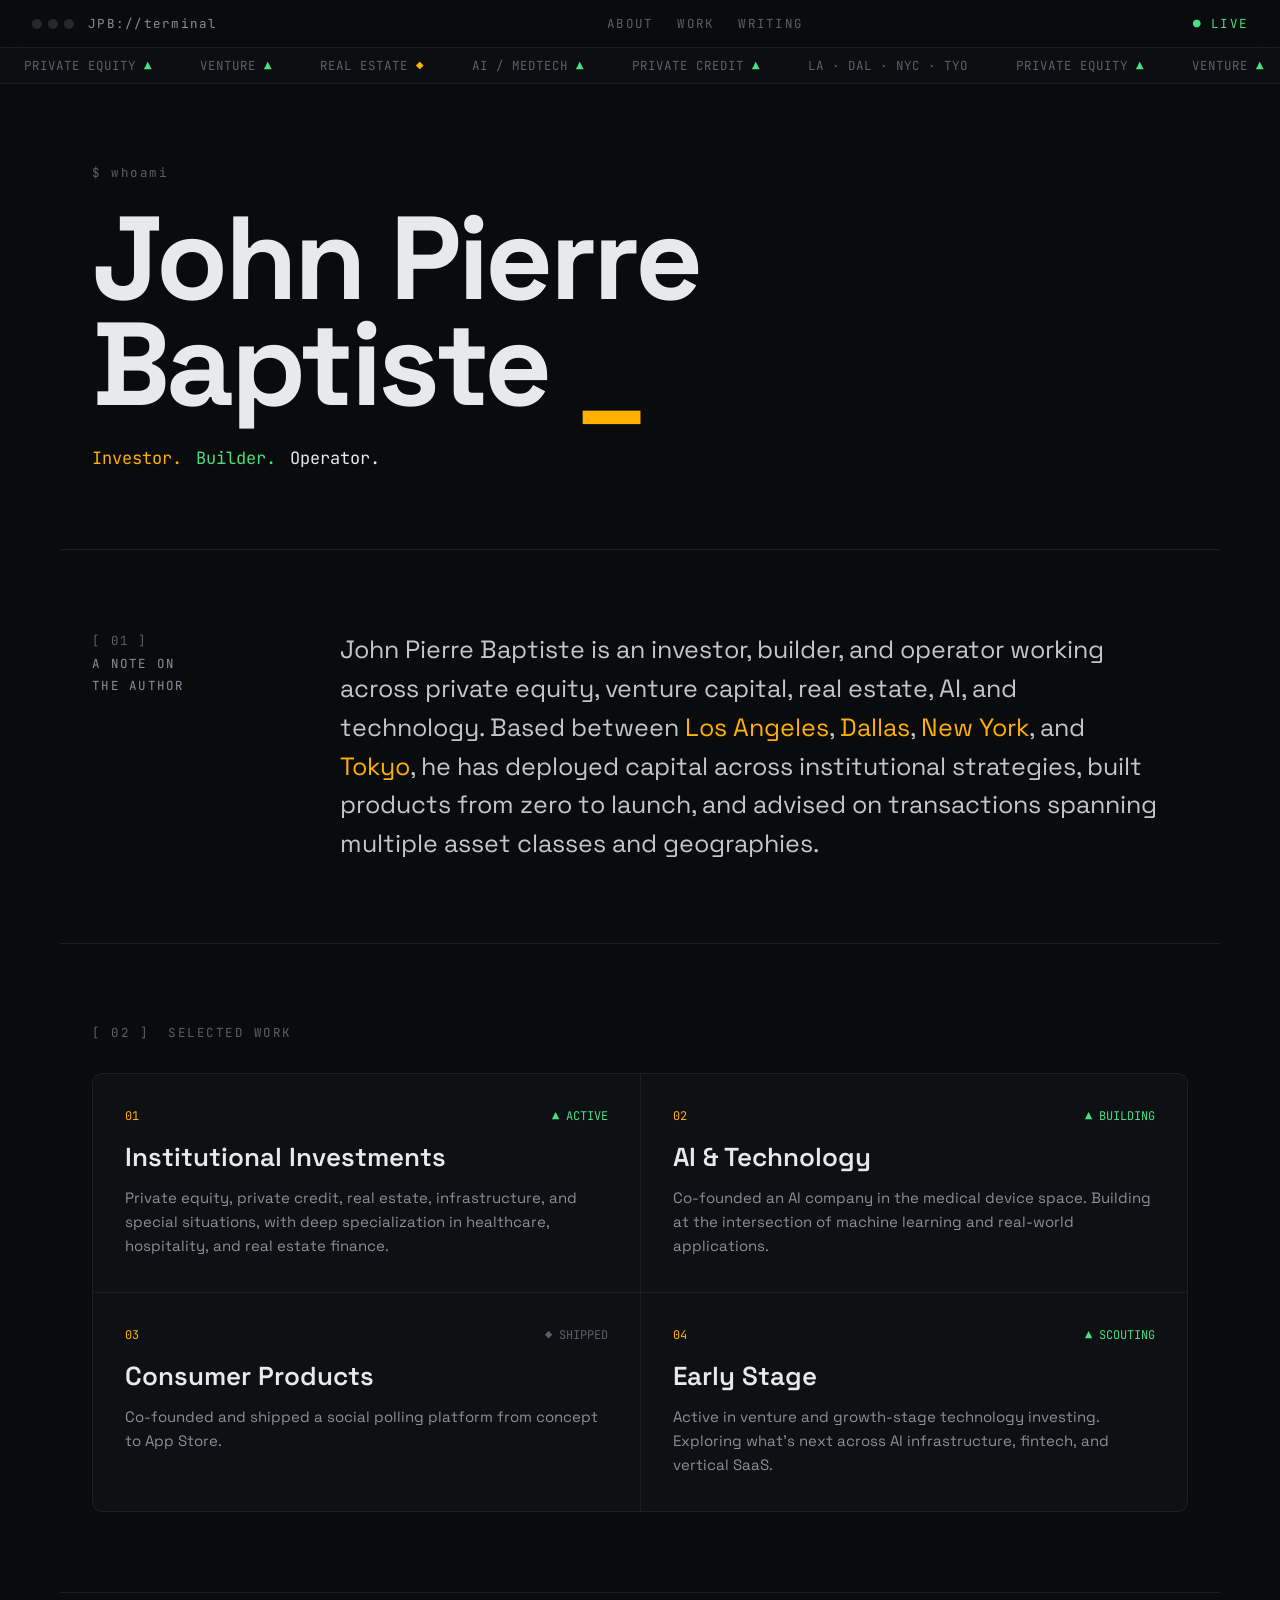
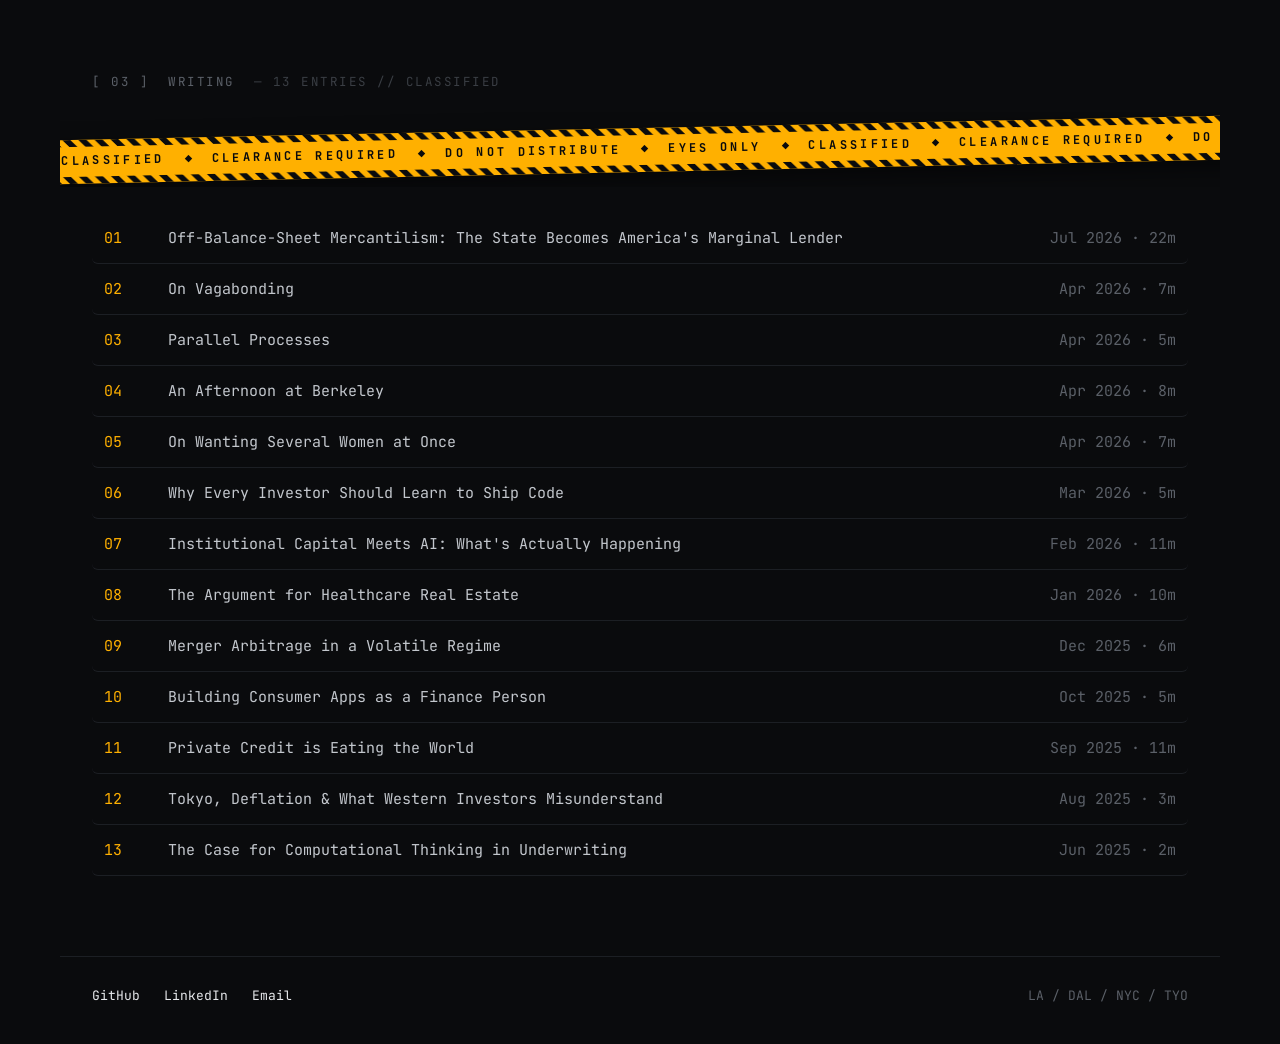
==== index.html @ 51562ff2 "classify every essay behind a clearance code Animated caution tape on every post and across the home" ====
<!DOCTYPE html>
<html lang="en">
<head>
<meta charset="UTF-8">
<meta name="viewport" content="width=device-width, initial-scale=1.0">
<title>John Pierre Baptiste — Investor. Builder. Operator.</title>
<meta name="description" content="John Pierre Baptiste — Investor, Builder, Operator. Essays and field notes across finance, AI, and technology.">
<meta name="theme-color" content="#0a0b0d">
<link rel="preconnect" href="https://fonts.googleapis.com">
<link rel="preconnect" href="https://fonts.gstatic.com" crossorigin>
<link href="https://fonts.googleapis.com/css2?family=Space+Grotesk:wght@400;500;600;700&family=JetBrains+Mono:wght@400;500;700&display=swap" rel="stylesheet">
<link rel="icon" href="data:image/svg+xml,<svg xmlns='http://www.w3.org/2000/svg' viewBox='0 0 100 100'><text y='.9em' font-size='90' fill='%23ffb000'>&#10070;</text></svg>">
<link rel="stylesheet" href="classified.css">
<style>
  :root {
    --bg: #0a0b0d;
    --panel: #0e1013;
    --line: #1c1f24;
    --text: #e7e9ec;
    --muted: #8a9098;
    --dim: #5b6068;
    --amber: #ffb000;
    --green: #4ade80;
    --mono: 'JetBrains Mono', ui-monospace, monospace;
    --sans: 'Space Grotesk', system-ui, sans-serif;
  }
  * { box-sizing: border-box; }
  html { scroll-behavior: smooth; }
  body {
    margin: 0;
    background: var(--bg);
    color: var(--text);
    font-family: var(--sans);
    -webkit-font-smoothing: antialiased;
    text-rendering: optimizeLegibility;
  }
  a { color: inherit; text-decoration: none; }
  .wrap { max-width: 1160px; margin: 0 auto; }

  /* keyframes */
  @keyframes blink { 0%,49% { opacity: 1; } 50%,100% { opacity: 0; } }
  @keyframes ticker { 0% { transform: translateX(0); } 100% { transform: translateX(-50%); } }

  /* top bar */
  .topbar {
    position: sticky; top: 0; z-index: 20;
    display: flex; align-items: center; justify-content: space-between;
    padding: 15px 32px;
    border-bottom: 1px solid var(--line);
    background: rgba(10,11,13,0.82);
    backdrop-filter: blur(10px);
    font-family: var(--mono); font-size: 12.5px; letter-spacing: 0.1em; color: var(--dim);
  }
  .topbar .brand { display: flex; align-items: center; gap: 14px; }
  .dots { display: flex; gap: 6px; }
  .dots i { width: 10px; height: 10px; border-radius: 50%; background: #25282e; display: block; }
  .topbar .path { color: var(--muted); }
  .nav { display: flex; gap: 24px; }
  .nav a { transition: color .15s; }
  .nav a:hover { color: var(--amber); }
  .live { color: var(--green); }

  /* ticker */
  .ticker-mask { overflow: hidden; border-bottom: 1px solid var(--line); background: #0c0e11; }
  .ticker { display: flex; width: max-content; animation: ticker 30s linear infinite; font-family: var(--mono); font-size: 12.5px; padding: 9px 0; color: var(--dim); }
  .ticker span { padding: 0 24px; white-space: nowrap; }
  .up { color: var(--green); } .flat { color: var(--amber); }

  /* section chrome */
  section { border-bottom: 1px solid var(--line); padding: clamp(48px, 7vw, 80px) 32px; }
  .kicker { font-family: var(--mono); font-size: 12.5px; letter-spacing: 0.12em; color: var(--dim); }

  /* hero */
  .hero .prompt { margin-bottom: 24px; }
  .hero h1 { margin: 0; font-weight: 700; font-size: clamp(52px, 11vw, 118px); line-height: 0.9; letter-spacing: -0.03em; }
  .caret { color: var(--amber); display: inline-block; animation: blink 1.1s step-end infinite; }
  .roles { display: flex; flex-wrap: wrap; gap: 14px; margin-top: 30px; font-family: var(--mono); font-size: clamp(14px,2.4vw,17px); }
  .roles .r1 { color: var(--amber); } .roles .r2 { color: var(--green); }

  /* about */
  .about-grid { display: grid; grid-template-columns: 200px 1fr; gap: 48px; }
  .about-grid .label { font-family: var(--mono); font-size: 12.5px; letter-spacing: 0.1em; color: var(--dim); line-height: 1.8; }
  .about-grid .label b { color: var(--muted); font-weight: 400; }
  .about-grid p { margin: 0; font-size: clamp(20px, 2.6vw, 25px); line-height: 1.55; color: #c3c7cd; max-width: 820px; }
  .about-grid p mark { background: none; color: var(--amber); }

  /* work */
  .work-grid { display: grid; grid-template-columns: 1fr 1fr; gap: 1px; background: var(--line); border: 1px solid var(--line); border-radius: 10px; overflow: hidden; margin-top: 32px; }
  .card { background: var(--panel); padding: 34px 32px; transition: background .2s; }
  .card:hover { background: #14171c; }
  .card .card-top { display: flex; justify-content: space-between; align-items: center; margin-bottom: 16px; font-family: var(--mono); font-size: 12px; }
  .card .num { color: var(--amber); }
  .card .stat { color: var(--green); } .card .stat.done { color: var(--dim); }
  .card h3 { margin: 0 0 12px; font-size: clamp(21px,2.6vw,26px); font-weight: 600; }
  .card p { margin: 0; color: var(--muted); font-size: 15px; line-height: 1.6; }

  /* writing */
  .toc { font-family: var(--mono); font-size: 15px; margin-top: 26px; }
  .toc a { display: grid; grid-template-columns: 44px 1fr auto; gap: 20px; padding: 15px 12px; border-bottom: 1px solid var(--line); color: #c3c7cd; align-items: center; border-radius: 6px; transition: background .15s, color .15s; }
  .toc a:hover { background: var(--panel); color: var(--text); }
  .toc a:hover .idx { color: var(--green); }
  .toc .idx { color: var(--amber); }
  .toc .meta { color: var(--dim); text-align: right; white-space: nowrap; }

  /* footer */
  footer { display: flex; justify-content: space-between; align-items: center; gap: 20px; flex-wrap: wrap; padding: 30px 32px 40px; font-family: var(--mono); font-size: 13px; color: var(--dim); }
  footer .links { display: flex; gap: 24px; }
  footer .links a { color: var(--text); transition: color .15s; }
  footer .links a:hover { color: var(--amber); }

  @media (max-width: 720px) {
    .topbar { padding: 13px 18px; }
    .topbar .path, .nav { display: none; }
    section { padding: 44px 18px; }
    .about-grid { grid-template-columns: 1fr; gap: 20px; }
    .work-grid { grid-template-columns: 1fr; }
    footer { padding: 26px 18px 36px; }
    .toc a { grid-template-columns: 34px 1fr; }
    .toc .meta { display: none; }
  }
</style>
</head>
<body>

  <header class="topbar">
    <div class="brand">
      <span class="dots"><i></i><i></i><i></i></span>
      <span class="path">JPB://terminal</span>
    </div>
    <nav class="nav">
      <a href="#about">ABOUT</a>
      <a href="#work">WORK</a>
      <a href="#writing">WRITING</a>
    </nav>
    <span class="live">● LIVE</span>
  </header>

  <div class="ticker-mask">
    <div class="ticker">
      <span>PRIVATE EQUITY <b class="up">▲</b></span><span>VENTURE <b class="up">▲</b></span><span>REAL ESTATE <b class="flat">◆</b></span><span>AI / MEDTECH <b class="up">▲</b></span><span>PRIVATE CREDIT <b class="up">▲</b></span><span>LA · DAL · NYC · TYO</span>
      <span>PRIVATE EQUITY <b class="up">▲</b></span><span>VENTURE <b class="up">▲</b></span><span>REAL ESTATE <b class="flat">◆</b></span><span>AI / MEDTECH <b class="up">▲</b></span><span>PRIVATE CREDIT <b class="up">▲</b></span><span>LA · DAL · NYC · TYO</span>
    </div>
  </div>

  <main class="wrap">

    <section class="hero">
      <div class="kicker prompt">$ whoami</div>
      <h1>John Pierre<br>Baptiste<span class="caret">&nbsp;_</span></h1>
      <div class="roles"><span class="r1">Investor.</span><span class="r2">Builder.</span><span>Operator.</span></div>
    </section>

    <section id="about">
      <div class="about-grid">
        <div class="label">[ 01 ]<br><b>A NOTE ON<br>THE AUTHOR</b></div>
        <p>John Pierre Baptiste is an investor, builder, and operator working across private equity, venture capital, real estate, AI, and technology. Based between <mark>Los Angeles</mark>, <mark>Dallas</mark>, <mark>New York</mark>, and <mark>Tokyo</mark>, he has deployed capital across institutional strategies, built products from zero to launch, and advised on transactions spanning multiple asset classes and geographies.</p>
      </div>
    </section>

    <section id="work">
      <div class="kicker">[ 02 ] &nbsp;SELECTED WORK</div>
      <div class="work-grid">
        <article class="card">
          <div class="card-top"><span class="num">01</span><span class="stat">▲ ACTIVE</span></div>
          <h3>Institutional Investments</h3>
          <p>Private equity, private credit, real estate, infrastructure, and special situations, with deep specialization in healthcare, hospitality, and real estate finance.</p>
        </article>
        <article class="card">
          <div class="card-top"><span class="num">02</span><span class="stat">▲ BUILDING</span></div>
          <h3>AI &amp; Technology</h3>
          <p>Co-founded an AI company in the medical device space. Building at the intersection of machine learning and real-world applications.</p>
        </article>
        <article class="card">
          <div class="card-top"><span class="num">03</span><span class="stat done">◆ SHIPPED</span></div>
          <h3>Consumer Products</h3>
          <p>Co-founded and shipped a social polling platform from concept to App Store.</p>
        </article>
        <article class="card">
          <div class="card-top"><span class="num">04</span><span class="stat">▲ SCOUTING</span></div>
          <h3>Early Stage</h3>
          <p>Active in venture and growth-stage technology investing. Exploring what's next across AI infrastructure, fintech, and vertical SaaS.</p>
        </article>
      </div>
    </section>

    <section id="writing">
      <div class="kicker">[ 03 ] &nbsp;WRITING &nbsp;<span style="color:#3a3e44;">— 13 ENTRIES // CLASSIFIED</span></div>
      <div class="tape-wrap tape-section" role="img" aria-label="Classified archive"><div class="tape" aria-hidden="true"><div class="tape-track"><span>Classified</span><span>Clearance required</span><span>Do not distribute</span><span>Eyes only</span><span>Classified</span><span>Clearance required</span><span>Do not distribute</span><span>Eyes only</span><span>Classified</span><span>Clearance required</span><span>Do not distribute</span><span>Eyes only</span><span>Classified</span><span>Clearance required</span><span>Do not distribute</span><span>Eyes only</span><span>Classified</span><span>Clearance required</span><span>Do not distribute</span><span>Eyes only</span><span>Classified</span><span>Clearance required</span><span>Do not distribute</span><span>Eyes only</span><span>Classified</span><span>Clearance required</span><span>Do not distribute</span><span>Eyes only</span><span>Classified</span><span>Clearance required</span><span>Do not distribute</span><span>Eyes only</span></div></div></div>
      <nav class="toc">
        <a href="posts/off-balance-sheet-mercantilism.html"><span class="idx">01</span><span>Off-Balance-Sheet Mercantilism: The State Becomes America's Marginal Lender</span><span class="meta">Jul 2026 · 22m</span></a>
        <a href="posts/vagabonding.html"><span class="idx">02</span><span>On Vagabonding</span><span class="meta">Apr 2026 · 7m</span></a>
        <a href="posts/parallel-processes.html"><span class="idx">03</span><span>Parallel Processes</span><span class="meta">Apr 2026 · 5m</span></a>
        <a href="posts/afternoon-berkeley.html"><span class="idx">04</span><span>An Afternoon at Berkeley</span><span class="meta">Apr 2026 · 8m</span></a>
        <a href="posts/several-women.html"><span class="idx">05</span><span>On Wanting Several Women at Once</span><span class="meta">Apr 2026 · 7m</span></a>
        <a href="posts/ship-code.html"><span class="idx">06</span><span>Why Every Investor Should Learn to Ship Code</span><span class="meta">Mar 2026 · 5m</span></a>
        <a href="posts/institutional-capital-ai.html"><span class="idx">07</span><span>Institutional Capital Meets AI: What's Actually Happening</span><span class="meta">Feb 2026 · 11m</span></a>
        <a href="posts/healthcare-real-estate.html"><span class="idx">08</span><span>The Argument for Healthcare Real Estate</span><span class="meta">Jan 2026 · 10m</span></a>
        <a href="posts/merger-arbitrage.html"><span class="idx">09</span><span>Merger Arbitrage in a Volatile Regime</span><span class="meta">Dec 2025 · 6m</span></a>
        <a href="posts/consumer-apps-finance.html"><span class="idx">10</span><span>Building Consumer Apps as a Finance Person</span><span class="meta">Oct 2025 · 5m</span></a>
        <a href="posts/private-credit.html"><span class="idx">11</span><span>Private Credit is Eating the World</span><span class="meta">Sep 2025 · 11m</span></a>
        <a href="posts/tokyo-japan.html"><span class="idx">12</span><span>Tokyo, Deflation &amp; What Western Investors Misunderstand</span><span class="meta">Aug 2025 · 3m</span></a>
        <a href="posts/computational-real-estate.html"><span class="idx">13</span><span>The Case for Computational Thinking in Underwriting</span><span class="meta">Jun 2025 · 2m</span></a>
      </nav>
    </section>

  </main>

  <footer class="wrap">
    <div class="links">
      <a href="https://github.com/JohnPierreBaptiste">GitHub</a>
      <a href="https://linkedin.com/in/JohnPierreBaptiste">LinkedIn</a>
      <a href="mailto:john@johnpierrebaptiste.com">Email</a>
    </div>
    <div>LA / DAL / NYC / TYO</div>
  </footer>

</body>
</html>
---- classified.css ----
/* ============================================================
   Classified: caution tape and the clearance dossier.
   Shared by the homepage and every essay page; relies on the
   --amber / --panel / --mono tokens both pages define.
   ============================================================ */

/* ------------------------------------------------------------
   Caution tape
   ------------------------------------------------------------ */

.tape-wrap {
  position: relative;
  overflow: hidden;
  padding: 16px 0;
  pointer-events: none;
}

.tape {
  position: relative;
  overflow: hidden;
  margin: 0 -4%;
  padding: 14px 0;
  transform: rotate(-1.2deg);
  background: var(--amber);
  color: #0a0b0d;
  box-shadow: 0 8px 22px rgba(0, 0, 0, 0.5);
}

/* Hazard stripes along both edges, crawling sideways */
.tape::before,
.tape::after {
  content: '';
  position: absolute;
  left: 0;
  right: 0;
  height: 7px;
  background-image: linear-gradient(45deg, #0a0b0d 25%, transparent 25%, transparent 50%, #0a0b0d 50%, #0a0b0d 75%, transparent 75%, transparent);
  background-size: 16px 16px;
  animation: tape-stripes 0.9s linear infinite;
}

.tape::before { top: 0; }
.tape::after { bottom: 0; }

.tape-track {
  display: flex;
  width: max-content;
  font-family: var(--mono);
  font-size: 12px;
  font-weight: 700;
  line-height: 1.3;
  letter-spacing: 0.28em;
  text-transform: uppercase;
  animation: tape-scroll 48s linear infinite;
}

.tape-track span {
  white-space: nowrap;
}

.tape-track span::before {
  content: '\25C6';
  margin: 0 20px;
  letter-spacing: 0;
}

@keyframes tape-scroll { to { transform: translateX(-50%); } }
@keyframes tape-stripes { to { background-position: 16px 0; } }

/* Homepage: the tape runs edge to edge across the writing section */
.tape-wrap.tape-section {
  margin: 22px -32px 4px;
}

/* ------------------------------------------------------------
   Dossier: the locked state of an essay
   ------------------------------------------------------------ */

.dossier {
  position: relative;
  overflow: hidden;
  margin: 0.4rem 0 2rem;
  background: var(--panel);
  border: 1px solid var(--line);
  border-radius: 10px;
  transition: opacity 0.35s ease 0.3s;
}

/* A redacted page with two strips of tape across it */
.dossier-sheet {
  position: relative;
  display: grid;
  gap: 14px;
  padding: 2.4rem 1.6rem 2.6rem;
  border-bottom: 1px solid var(--line);
}

.dossier-sheet i {
  display: block;
  height: 12px;
  border-radius: 2px;
  background: #1a1d22;
}

.dossier-sheet i:nth-child(1) { width: 94%; }
.dossier-sheet i:nth-child(2) { width: 81%; }
.dossier-sheet i:nth-child(3) { width: 88%; }
.dossier-sheet i:nth-child(4) { width: 62%; }
.dossier-sheet i:nth-child(5) { width: 90%; }
.dossier-sheet i:nth-child(6) { width: 76%; }
.dossier-sheet i:nth-child(7) { width: 41%; }

.dossier .tape {
  position: absolute;
  top: calc(50% - 22px);
  left: -12%;
  right: -12%;
  margin: 0;
  transition: transform 0.55s cubic-bezier(0.6, 0, 0.4, 1), opacity 0.55s ease;
}

.dossier .tape-x1 { transform: rotate(-9deg); }
.dossier .tape-x2 { transform: rotate(8deg); }
.dossier .tape-x2 .tape-track { animation-direction: reverse; }

.dossier-inner {
  padding: 1.7rem 1.6rem 1.8rem;
}

.post-body .dossier-stamp {
  display: inline-block;
  margin: 0 0 1.1rem;
  padding: 0.3rem 0.65rem;
  border: 2px solid var(--amber);
  border-radius: 3px;
  transform: rotate(-3deg);
  font-family: var(--mono);
  font-size: 0.72rem;
  font-weight: 700;
  letter-spacing: 0.3em;
  text-transform: uppercase;
  color: var(--amber);
}

/* Undo the essay h2 treatment (rule above, wide margins) */
.post-body .dossier-title {
  margin: 0 0 0.45rem;
  font-family: var(--sans);
  font-size: 1.5rem;
  font-weight: 700;
  letter-spacing: -0.01em;
  color: var(--text);
}

.post-body .dossier-title::before {
  display: none;
}

.post-body .dossier-copy {
  margin: 0 0 1.4rem;
  font-size: 1rem;
  line-height: 1.6;
  color: var(--muted);
}

.dossier-label {
  display: block;
  margin-bottom: 0.5rem;
  font-family: var(--mono);
  font-size: 0.7rem;
  letter-spacing: 0.18em;
  text-transform: uppercase;
  color: var(--dim);
}

.dossier-row {
  display: flex;
  align-items: center;
  gap: 0.6rem;
  padding: 0.35rem 0.35rem 0.35rem 0.9rem;
  background: var(--bg);
  border: 1px solid var(--line);
  border-radius: 8px;
  transition: border-color 0.15s ease;
}

.dossier-row:focus-within {
  border-color: var(--amber);
}

.dossier-prompt {
  font-family: var(--mono);
  color: var(--amber);
}

.dossier-row input {
  flex: 1;
  min-width: 0;
  padding: 0.55rem 0;
  background: transparent;
  border: 0;
  outline: 0;
  color: var(--text);
  font-family: var(--mono);
  font-size: 1rem;
  letter-spacing: 0.2em;
}

.dossier-row button {
  padding: 0.72rem 1.05rem;
  background: var(--amber);
  border: 0;
  border-radius: 6px;
  color: #0a0b0d;
  font-family: var(--mono);
  font-size: 0.75rem;
  font-weight: 700;
  letter-spacing: 0.16em;
  text-transform: uppercase;
  cursor: pointer;
  transition: filter 0.15s ease;
}

.dossier-row button:hover { filter: brightness(1.12); }
.dossier-row button:disabled { opacity: 0.6; cursor: progress; }
.dossier-row button:focus-visible { outline: 2px solid var(--text); outline-offset: 2px; }

.post-body .dossier-status {
  min-height: 1.4em;
  margin: 0.8rem 0 0;
  font-family: var(--mono);
  font-size: 0.78rem;
  letter-spacing: 0.08em;
  color: var(--muted);
}

.dossier.denied .dossier-status { color: var(--amber); }
.dossier.granted .dossier-status { color: var(--green); }

.dossier.denied .dossier-row {
  border-color: var(--amber);
  animation: dossier-shake 0.4s ease;
}

@keyframes dossier-shake {
  20%, 60% { transform: translateX(-6px); }
  40%, 80% { transform: translateX(6px); }
}

/* Access granted: the tape tears away, the dossier fades */
.dossier.unsealing .tape-x1 { transform: translateX(-130%) rotate(-9deg); opacity: 0; }
.dossier.unsealing .tape-x2 { transform: translateX(130%) rotate(8deg); opacity: 0; }
.dossier.unsealing { opacity: 0; }

/* Returning reader: hide the form while the saved code is checked */
.dossier.checking .dossier-form { visibility: hidden; }

/* Redacted subtitle while locked */
.post-subtitle.redacted {
  display: grid;
  gap: 10px;
  margin-top: 1.4rem;
}

.post-subtitle.redacted::before,
.post-subtitle.redacted::after {
  content: '';
  display: block;
  height: 14px;
  border-radius: 2px;
  background: #1a1d22;
}

.post-subtitle.redacted::before { width: 88%; }
.post-subtitle.redacted::after { width: 52%; }

.post-body.declassified {
  animation: declassify 0.5s ease-out both;
}

@keyframes declassify {
  from { opacity: 0; transform: translateY(8px); }
  to { opacity: 1; transform: none; }
}

/* ------------------------------------------------------------
   Smaller screens and reduced motion
   ------------------------------------------------------------ */

@media (max-width: 720px) {
  .tape { padding: 12px 0; }
  .tape-track { font-size: 11px; letter-spacing: 0.22em; }
  .tape-wrap.tape-section { margin: 18px -18px 4px; }
  .dossier-sheet { padding: 2rem 1.2rem 2.2rem; }
  .dossier-inner { padding: 1.5rem 1.2rem 1.6rem; }
}

@media (prefers-reduced-motion: reduce) {
  .tape-track,
  .tape::before,
  .tape::after,
  .dossier.denied .dossier-row,
  .post-body.declassified {
    animation: none;
  }

  .dossier,
  .dossier .tape {
    transition: none;
  }
}
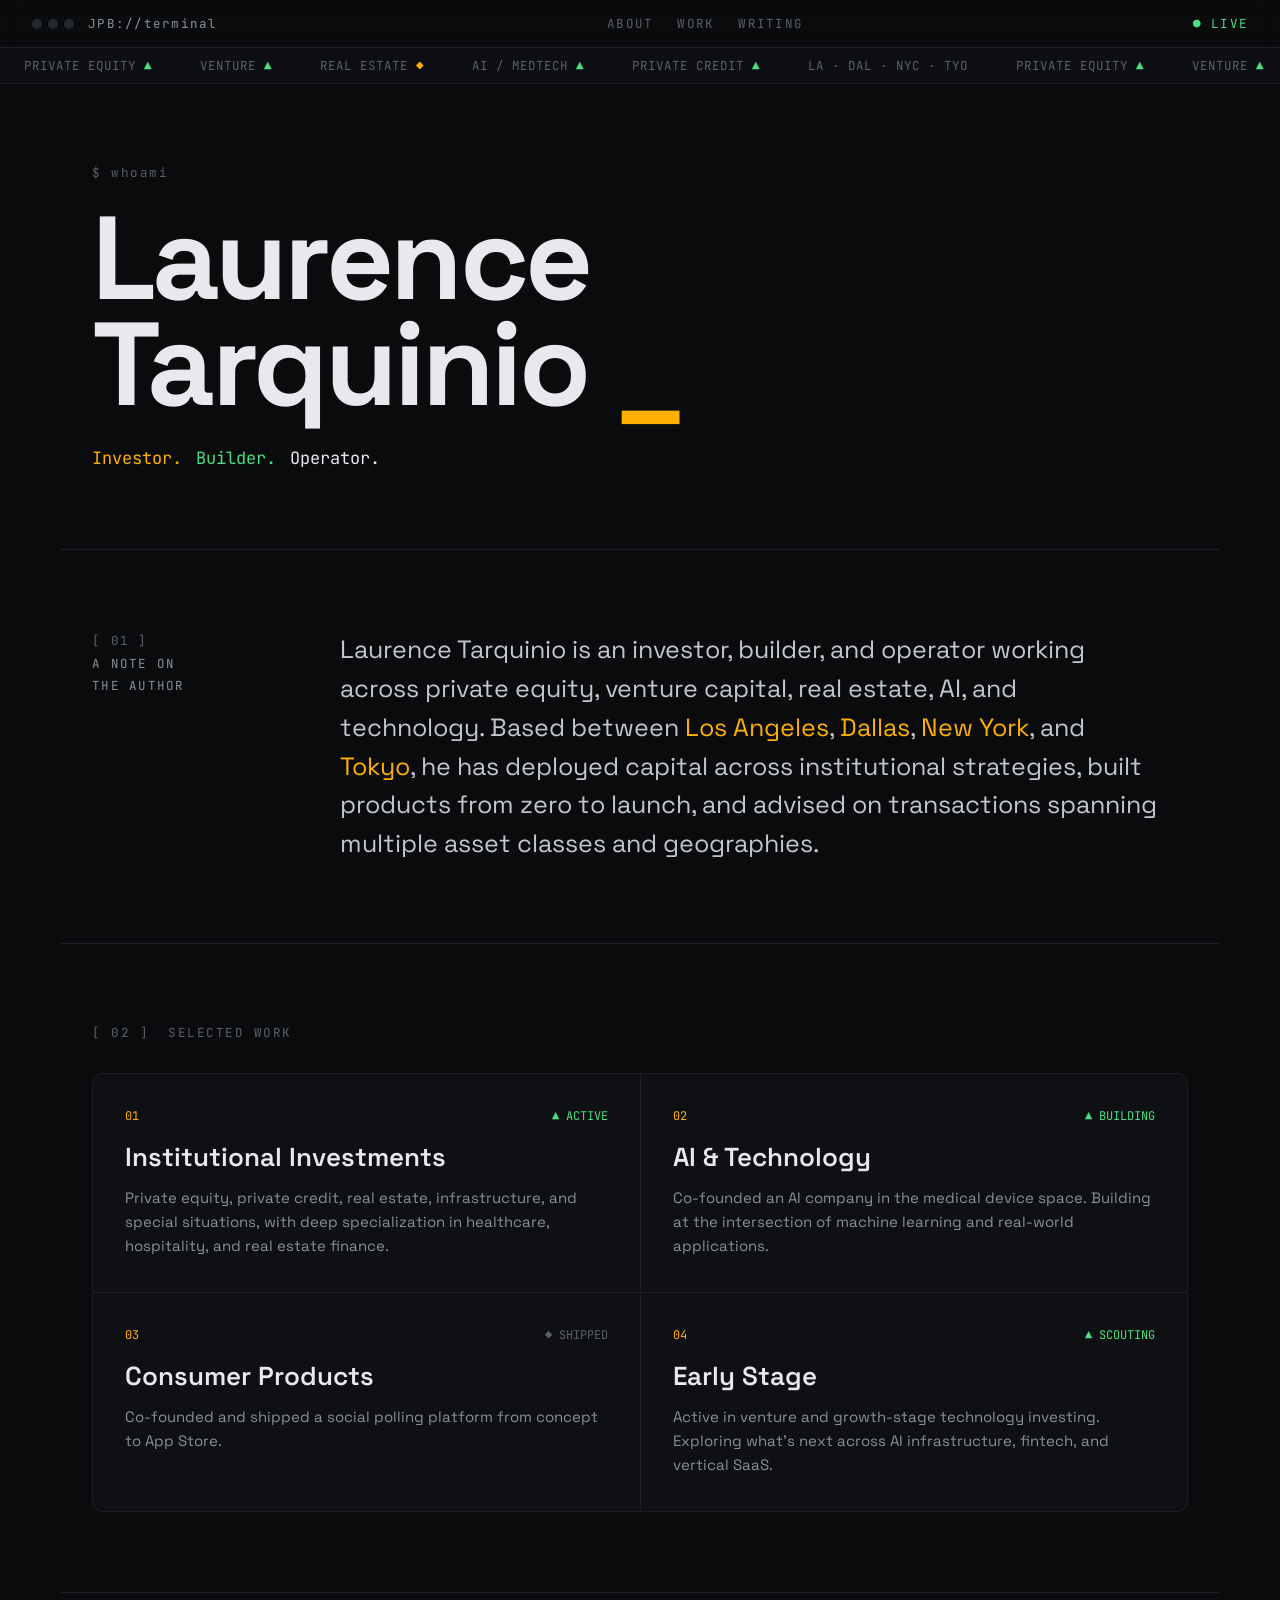
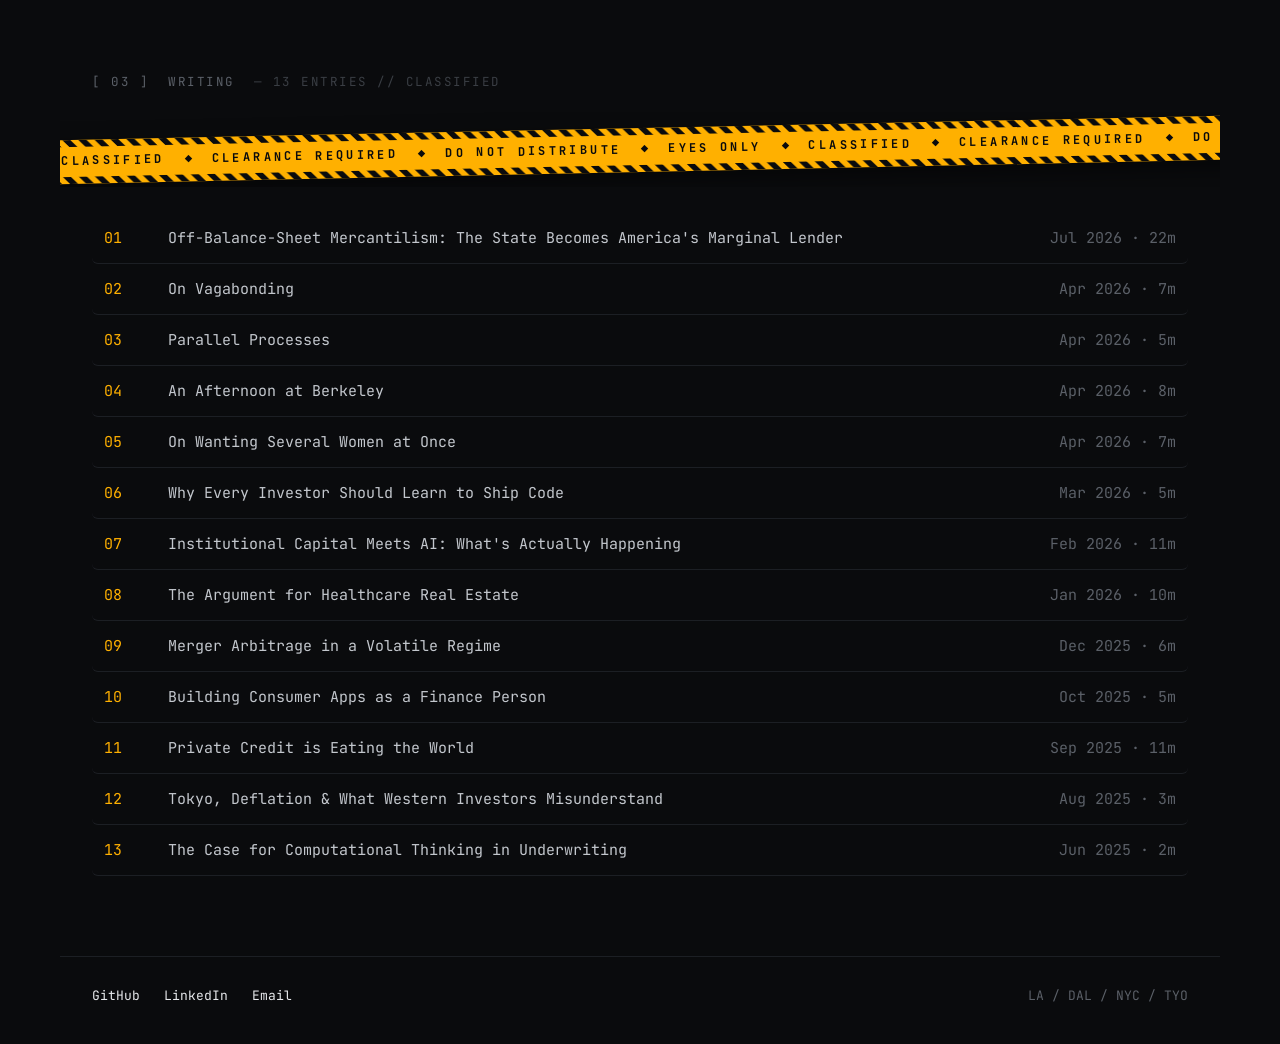
==== commit 9b05e844: "Rename site author from John Pierre Baptiste to Laurence Tarquinio Update page titles, headline, bio" ====
--- a/index.html
+++ b/index.html
@@ -3,8 +3,8 @@
 <head>
 <meta charset="UTF-8">
 <meta name="viewport" content="width=device-width, initial-scale=1.0">
-<title>John Pierre Baptiste — Investor. Builder. Operator.</title>
-<meta name="description" content="John Pierre Baptiste — Investor, Builder, Operator. Essays and field notes across finance, AI, and technology.">
+<title>Laurence Tarquinio — Investor. Builder. Operator.</title>
+<meta name="description" content="Laurence Tarquinio — Investor, Builder, Operator. Essays and field notes across finance, AI, and technology.">
 <meta name="theme-color" content="#0a0b0d">
 <link rel="preconnect" href="https://fonts.googleapis.com">
 <link rel="preconnect" href="https://fonts.gstatic.com" crossorigin>
@@ -146,14 +146,14 @@
 
     <section class="hero">
       <div class="kicker prompt">$ whoami</div>
-      <h1>John Pierre<br>Baptiste<span class="caret">&nbsp;_</span></h1>
+      <h1>Laurence<br>Tarquinio<span class="caret">&nbsp;_</span></h1>
       <div class="roles"><span class="r1">Investor.</span><span class="r2">Builder.</span><span>Operator.</span></div>
     </section>
 
     <section id="about">
       <div class="about-grid">
         <div class="label">[ 01 ]<br><b>A NOTE ON<br>THE AUTHOR</b></div>
-        <p>John Pierre Baptiste is an investor, builder, and operator working across private equity, venture capital, real estate, AI, and technology. Based between <mark>Los Angeles</mark>, <mark>Dallas</mark>, <mark>New York</mark>, and <mark>Tokyo</mark>, he has deployed capital across institutional strategies, built products from zero to launch, and advised on transactions spanning multiple asset classes and geographies.</p>
+        <p>Laurence Tarquinio is an investor, builder, and operator working across private equity, venture capital, real estate, AI, and technology. Based between <mark>Los Angeles</mark>, <mark>Dallas</mark>, <mark>New York</mark>, and <mark>Tokyo</mark>, he has deployed capital across institutional strategies, built products from zero to launch, and advised on transactions spanning multiple asset classes and geographies.</p>
       </div>
     </section>
 
@@ -207,7 +207,7 @@
 
   <footer class="wrap">
     <div class="links">
-      <a href="https://github.com/JohnPierreBaptiste">GitHub</a>
+      <a href="https://github.com/laurencetarquinio">GitHub</a>
       <a href="https://linkedin.com/in/JohnPierreBaptiste">LinkedIn</a>
       <a href="mailto:john@johnpierrebaptiste.com">Email</a>
     </div>
